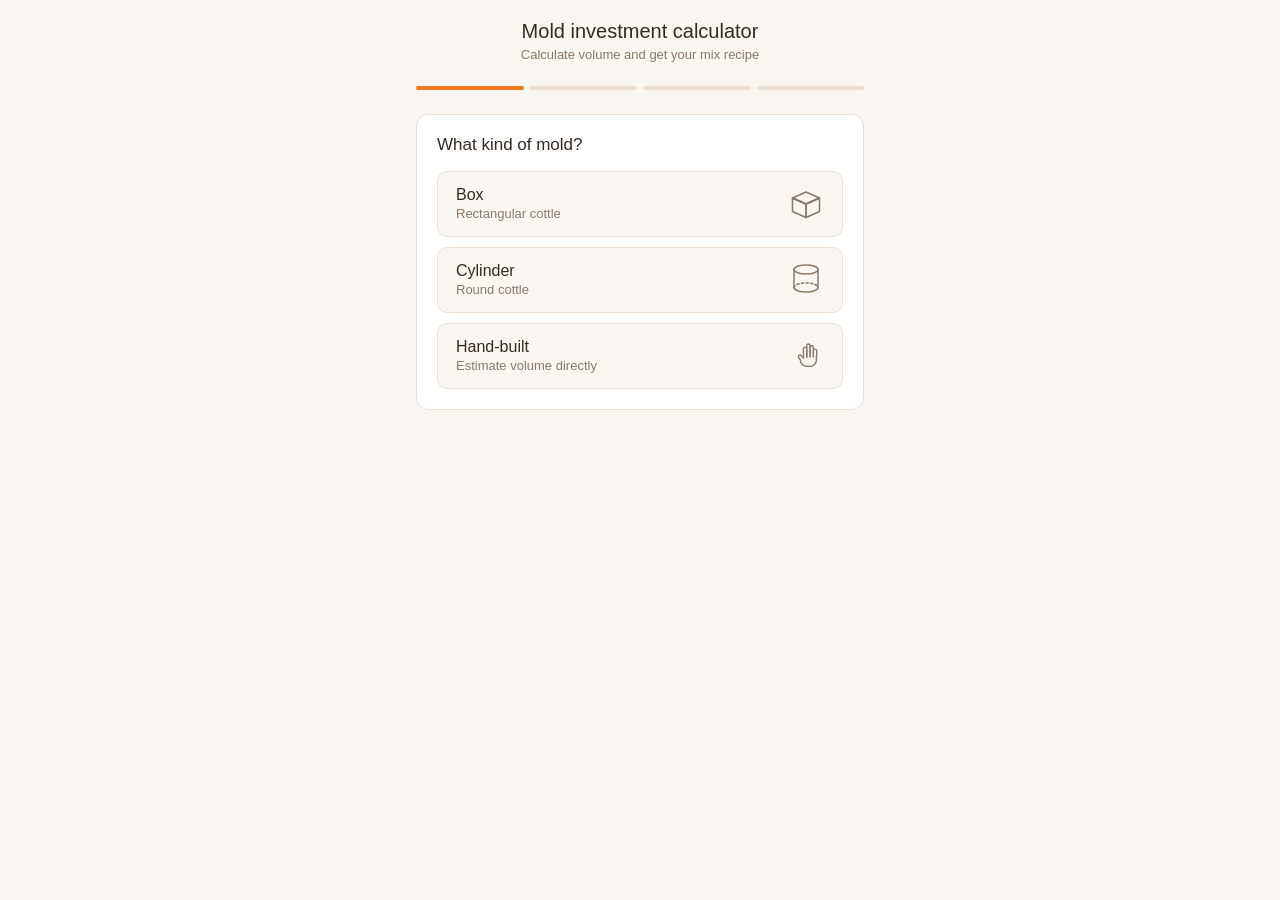
==== index.html @ bf9b4fac "fix: reset patternVol/patternWeight state when toggle is turned off" ====
<!DOCTYPE html>
<html lang="en">
<head>
<meta charset="UTF-8">
<meta name="viewport" content="width=device-width, initial-scale=1.0, maximum-scale=1.0, user-scalable=no">
<title>Mold Investment Calculator</title>
<style>
  :root {
    --bg: #faf6f1;
    --card: #ffffff;
    --border: #ecdfd2;
    --text: #332a22;
    --text-secondary: #8a7a6a;
    --accent: #f4791e;
    --accent-light: #fde8d6;
    --danger: #c0392b;
  }

  * { box-sizing: border-box; }

  body {
    margin: 0;
    font-family: -apple-system, BlinkMacSystemFont, "Segoe UI", Roboto, sans-serif;
    background: var(--bg);
    color: var(--text);
    -webkit-tap-highlight-color: transparent;
  }

  .container {
    max-width: 480px;
    margin: 0 auto;
    padding: 1.25rem 1rem 3rem;
    min-height: 100vh;
  }

  header {
    text-align: center;
    margin-bottom: 1.5rem;
  }

  header h1 {
    font-size: 20px;
    font-weight: 500;
    margin: 0 0 4px;
  }

  header p {
    font-size: 13px;
    color: var(--text-secondary);
    margin: 0;
  }

  .progress {
    display: flex;
    gap: 6px;
    margin-bottom: 1.5rem;
  }

  .progress-dot {
    flex: 1;
    height: 4px;
    border-radius: 2px;
    background: var(--border);
    transition: background 0.2s;
  }

  .progress-dot.active,
  .progress-dot.complete {
    background: var(--accent);
  }

  .step {
    display: none;
    background: var(--card);
    border: 0.5px solid var(--border);
    border-radius: 12px;
    padding: 1.25rem;
    animation: fadein 0.25s ease;
  }

  .step.active { display: block; }

  @keyframes fadein {
    from { opacity: 0; transform: translateY(6px); }
    to { opacity: 1; transform: translateY(0); }
  }

  .step h2 {
    font-size: 17px;
    font-weight: 500;
    margin: 0 0 1rem;
  }

  .field {
    margin-bottom: 1rem;
  }

  .field label {
    display: block;
    font-size: 13px;
    color: var(--text-secondary);
    margin-bottom: 6px;
  }

  .field input[type="number"] {
    width: 100%;
    font-size: 17px;
    padding: 12px 14px;
    border: 1px solid var(--border);
    border-radius: 8px;
    background: var(--bg);
    color: var(--text);
    -webkit-appearance: none;
  }

  .field input[type="number"]:focus {
    outline: none;
    border-color: var(--accent);
    box-shadow: 0 0 0 3px var(--accent-light);
  }

  .unit-suffix {
    position: relative;
  }

  .unit-suffix span {
    position: absolute;
    right: 14px;
    top: 50%;
    transform: translateY(-50%);
    font-size: 14px;
    color: var(--text-secondary);
    pointer-events: none;
  }

  .shape-options {
    display: flex;
    flex-direction: column;
    gap: 10px;
  }

  .shape-btn {
    display: flex;
    align-items: center;
    justify-content: space-between;
    gap: 14px;
    width: 100%;
    padding: 14px 18px;
    font-size: 16px;
    font-weight: 500;
    text-align: left;
    border: 1px solid var(--border);
    border-radius: 10px;
    background: var(--bg);
    color: var(--text);
    cursor: pointer;
    transition: border-color 0.15s, background 0.15s;
  }

  .shape-icon {
    flex-shrink: 0;
    width: 36px;
    height: 36px;
    display: flex;
    align-items: center;
    justify-content: center;
  }

  .shape-icon svg {
    width: 36px;
    height: 36px;
    color: var(--text-secondary);
  }

  .shape-btn.selected .shape-icon svg {
    color: var(--accent);
  }

  .shape-btn:active {
    transform: scale(0.99);
  }

  .shape-btn.selected {
    border-color: var(--accent);
    background: var(--accent-light);
    color: var(--accent);
  }

  .shape-btn .sub {
    font-size: 13px;
    font-weight: 400;
    color: var(--text-secondary);
  }

  .shape-btn.selected .sub {
    color: var(--accent);
  }

  .toggle-row {
    display: flex;
    align-items: center;
    justify-content: space-between;
    padding: 12px 0;
    border-top: 0.5px solid var(--border);
    margin-top: 0.5rem;
  }

  .toggle-row label {
    font-size: 15px;
    font-weight: 500;
    margin: 0;
  }

  .switch-btn {
    position: relative;
    width: 48px;
    height: 28px;
    flex-shrink: 0;
    border: none;
    padding: 0;
    border-radius: 28px;
    background: var(--border);
    cursor: pointer;
  }

  .switch-btn::before {
    content: "";
    position: absolute;
    height: 22px;
    width: 22px;
    left: 3px;
    top: 3px;
    background: white;
    border-radius: 50%;
    transition: left 0.15s ease;
  }

  .switch-btn.on {
    background: var(--accent);
  }

  .switch-btn.on::before {
    left: 23px;
  }

  .pattern-options {
    display: none;
    margin-top: 1rem;
  }

  .pattern-options.visible { display: block; }

  .toggle-pills {
    display: flex;
    gap: 8px;
    margin-bottom: 1rem;
  }

  .toggle-pills button {
    flex: 1;
    padding: 10px;
    font-size: 14px;
    font-weight: 500;
    border: 1px solid var(--border);
    border-radius: 8px;
    background: var(--bg);
    color: var(--text-secondary);
    cursor: pointer;
  }

  .toggle-pills button.selected {
    border-color: var(--accent);
    background: var(--accent-light);
    color: var(--accent);
  }

  .pattern-sub {
    display: none;
  }

  .pattern-sub.visible { display: block; }

  .nav-buttons {
    display: flex;
    gap: 10px;
    margin-top: 1.5rem;
  }

  .btn {
    flex: 1;
    padding: 14px;
    font-size: 16px;
    font-weight: 500;
    border-radius: 10px;
    border: none;
    cursor: pointer;
    -webkit-appearance: none;
  }

  .btn-primary {
    background: var(--accent);
    color: white;
  }

  .btn-primary:active {
    opacity: 0.85;
  }

  .btn-secondary {
    background: var(--bg);
    color: var(--text);
    border: 1px solid var(--border);
  }

  .btn:disabled {
    opacity: 0.4;
    cursor: not-allowed;
  }

  .gut-check {
    display: none;
    margin-top: 1rem;
    padding-top: 1rem;
    border-top: 0.5px solid var(--border);
    font-size: 13px;
    color: var(--text-secondary);
  }

  .gut-check.visible { display: block; }

  .gut-check-row {
    display: flex;
    justify-content: space-between;
    align-items: baseline;
    padding: 2px 0;
  }

  .gut-check-row .gc-value {
    font-size: 15px;
    font-weight: 500;
    color: var(--text);
  }

  .radio-toggle {
    display: flex;
    gap: 8px;
    margin-bottom: 0.75rem;
  }

  .radio-toggle button {
    flex: 1;
    padding: 8px;
    font-size: 13px;
    font-weight: 500;
    border: 1px solid var(--border);
    border-radius: 8px;
    background: var(--bg);
    color: var(--text-secondary);
    cursor: pointer;
  }

  .radio-toggle button.selected {
    border-color: var(--accent);
    background: var(--accent-light);
    color: var(--accent);
  }

  .dim-field {
    display: none;
  }

  .dim-field.visible { display: block; }

  .results-grid {
    display: grid;
    grid-template-columns: 1fr 1fr;
    gap: 10px;
    margin-bottom: 1rem;
  }

  .result-card {
    background: var(--bg);
    border-radius: 8px;
    padding: 14px;
  }

  .result-card.full {
    grid-column: 1 / -1;
  }

  .result-card .label {
    font-size: 12px;
    color: var(--text-secondary);
    margin-bottom: 4px;
  }

  .result-card .value {
    font-size: 22px;
    font-weight: 500;
  }

  .result-card .value .unit {
    font-size: 13px;
    font-weight: 400;
    color: var(--text-secondary);
  }

  .result-card.highlight {
    background: var(--accent-light);
    color: var(--accent);
  }

  .result-card.highlight .label {
    color: var(--accent);
    opacity: 0.8;
  }

  .breakdown-list {
    border-top: 0.5px solid var(--border);
    padding-top: 1rem;
    margin-top: 0.5rem;
  }

  .breakdown-row {
    display: flex;
    justify-content: space-between;
    align-items: center;
    padding: 10px 0;
    font-size: 15px;
    cursor: pointer;
    user-select: none;
    -webkit-user-select: none;
  }

  .breakdown-row.checked .name,
  .breakdown-row.checked .amount {
    color: var(--text-secondary);
    text-decoration: line-through;
  }

  .breakdown-row .check-icon {
    margin-right: 8px;
    display: inline-block;
    width: 1.2em;
  }

  .breakdown-row + .breakdown-row {
    border-top: 0.5px solid var(--border);
  }

  .breakdown-row .name {
    font-weight: 500;
  }

  .breakdown-row .amount {
    font-size: 17px;
    font-weight: 500;
  }

  .ratio-badge {
    display: inline-block;
    font-size: 12px;
    color: var(--text-secondary);
    background: var(--bg);
    border-radius: 6px;
    padding: 6px 10px;
    margin-bottom: 1rem;
  }

  .summary-note {
    font-size: 12px;
    color: var(--text-secondary);
    margin-top: 1rem;
    line-height: 1.5;
  }

  .timer-section {
    border-top: 0.5px solid var(--border);
    margin-top: 1rem;
    padding-top: 1rem;
  }

  .timer-section h3 {
    font-size: 14px;
    font-weight: 500;
    margin: 0 0 0.75rem;
    color: var(--text-secondary);
  }

  .timer-buttons {
    display: flex;
    flex-direction: column;
    gap: 10px;
  }

  .timer-btn {
    display: flex;
    align-items: center;
    justify-content: space-between;
    gap: 12px;
    padding: 16px 18px;
    border: 1px solid var(--border);
    border-radius: 10px;
    background: var(--bg);
    color: var(--text);
    cursor: pointer;
    -webkit-appearance: none;
    text-align: left;
  }

  .timer-btn .timer-info {
    display: flex;
    flex-direction: column;
    gap: 2px;
  }

  .timer-btn .timer-name {
    font-size: 16px;
    font-weight: 500;
  }

  .timer-btn .timer-desc {
    font-size: 12px;
    color: var(--text-secondary);
    line-height: 1.3;
  }

  .timer-btn .timer-display {
    font-size: 32px;
    font-weight: 500;
    font-variant-numeric: tabular-nums;
    flex-shrink: 0;
  }

  .timer-btn.running {
    border-color: var(--accent);
    background: var(--accent-light);
    color: var(--accent);
  }

  .timer-btn.running .timer-desc {
    color: var(--accent);
    opacity: 0.8;
  }

  .timer-btn.done {
    border-color: var(--accent);
    background: var(--accent);
    color: white;
  }

  .timer-btn.done .timer-desc {
    color: white;
    opacity: 0.9;
  }
</style>
</head>
<body>
<div class="container">
  <header>
    <h1>Mold investment calculator</h1>
    <p>Calculate volume and get your mix recipe</p>
  </header>

  <div class="progress">
    <div class="progress-dot" data-step="1"></div>
    <div class="progress-dot" data-step="2"></div>
    <div class="progress-dot" data-step="3"></div>
    <div class="progress-dot" data-step="4"></div>
  </div>

  <!-- Step 1: Shape selection -->
  <div class="step" data-step="1">
    <h2>What kind of mold?</h2>
    <div class="shape-options">
      <button class="shape-btn" data-shape="box">
        <span class="shape-text">Box<br><span class="sub">Rectangular cottle</span></span>
        <span class="shape-icon">
          <svg viewBox="0 0 48 48" fill="none" stroke="currentColor" stroke-width="2" stroke-linejoin="round" stroke-linecap="round" xmlns="http://www.w3.org/2000/svg">
            <polygon points="6,16 24,8 42,16 24,24" />
            <polygon points="6,16 6,34 24,42 24,24" />
            <polygon points="42,16 42,34 24,42 24,24" />
            <line x1="6" y1="16" x2="24" y2="24" />
            <line x1="42" y1="16" x2="24" y2="24" />
          </svg>
        </span>
      </button>
      <button class="shape-btn" data-shape="cylinder">
        <span class="shape-text">Cylinder<br><span class="sub">Round cottle</span></span>
        <span class="shape-icon">
          <svg viewBox="0 0 48 48" fill="none" stroke="currentColor" stroke-width="2" stroke-linejoin="round" stroke-linecap="round" xmlns="http://www.w3.org/2000/svg">
            <ellipse cx="24" cy="10" rx="16" ry="6" />
            <line x1="8" y1="10" x2="8" y2="34" />
            <line x1="40" y1="10" x2="40" y2="34" />
            <path d="M8 34 A16 6 0 0 0 40 34" />
            <path d="M8 34 A16 6 0 0 1 40 34" stroke-dasharray="3 3" />
          </svg>
        </span>
      </button>
      <button class="shape-btn" data-shape="handbuilt">
        <span class="shape-text">Hand-built<br><span class="sub">Estimate volume directly</span></span>
        <span class="shape-icon">
          <svg viewBox="-2 -2 52 52" fill="none" stroke="currentColor" stroke-width="2" stroke-linejoin="round" stroke-linecap="round" xmlns="http://www.w3.org/2000/svg">
            <path d="M16 30 a9 9 0 0 0 9 9 h5 a9 9 0 0 0 9 -9 v-6" />
            <path d="M16 30 l-2.5 -3.5 a2.4 2.4 0 0 1 3.8 -3 l3 3.5" />
            <path d="M20.3 27 v-13.5 a2.4 2.4 0 0 1 4.8 0 v12.5" />
            <path d="M25.1 26 v-17 a2.4 2.4 0 0 1 4.8 0 v16" />
            <path d="M29.9 25 v-13.5 a2.4 2.4 0 0 1 4.8 0 v13.5" />
            <path d="M34.7 25 v-8.5 a2.4 2.4 0 0 1 4.8 0 v7.5" />
          </svg>
        </span>
      </button>
    </div>
  </div>

  <!-- Step 2: Dimensions -->
  <div class="step" data-step="2">
    <h2 id="step2-title">Enter dimensions</h2>

    <div id="box-fields">
      <div class="field">
        <label for="box-l">Length</label>
        <div class="unit-suffix">
          <input type="number" inputmode="decimal" id="box-l" placeholder="0" min="0" step="0.1">
          <span>cm</span>
        </div>
      </div>
      <div class="field">
        <label for="box-w">Width</label>
        <div class="unit-suffix">
          <input type="number" inputmode="decimal" id="box-w" placeholder="0" min="0" step="0.1">
          <span>cm</span>
        </div>
      </div>
      <div class="field">
        <label for="box-h">Height</label>
        <div class="unit-suffix">
          <input type="number" inputmode="decimal" id="box-h" placeholder="0" min="0" step="0.1">
          <span>cm</span>
        </div>
      </div>
    </div>

    <div id="cylinder-fields">
      <div class="radio-toggle">
        <button class="dim-mode-btn selected" data-dimmode="radius" type="button">Radius</button>
        <button class="dim-mode-btn" data-dimmode="diameter" type="button">Diameter</button>
      </div>
      <div class="field dim-field visible" id="cyl-radius-field">
        <label for="cyl-r">Radius</label>
        <div class="unit-suffix">
          <input type="number" inputmode="decimal" id="cyl-r" placeholder="0" min="0" step="0.1">
          <span>cm</span>
        </div>
      </div>
      <div class="field dim-field" id="cyl-diameter-field">
        <label for="cyl-d">Diameter</label>
        <div class="unit-suffix">
          <input type="number" inputmode="decimal" id="cyl-d" placeholder="0" min="0" step="0.1">
          <span>cm</span>
        </div>
      </div>
      <div class="field">
        <label for="cyl-h">Height</label>
        <div class="unit-suffix">
          <input type="number" inputmode="decimal" id="cyl-h" placeholder="0" min="0" step="0.1">
          <span>cm</span>
        </div>
      </div>
    </div>

    <div id="handbuilt-fields">
      <div class="field">
        <label for="hb-vol">Estimated volume</label>
        <div class="unit-suffix">
          <input type="number" inputmode="decimal" id="hb-vol" placeholder="0" min="0" step="0.1">
          <span>cm³</span>
        </div>
      </div>
    </div>

    <div class="gut-check" id="step2-gutcheck">
      <div class="gut-check-row">
        <span>Cottle volume</span>
        <span class="gc-value" id="gc-cottle-volume">—</span>
      </div>
    </div>

    <div class="nav-buttons">
      <button class="btn btn-secondary" id="back2">Back</button>
      <button class="btn btn-primary" id="next2" disabled>Next</button>
    </div>
  </div>

  <!-- Step 3: Pattern subtraction -->
  <div class="step" data-step="3">
    <h2>Subtract a pattern?</h2>
    <p style="font-size: 14px; color: var(--text-secondary); margin-top: -0.5rem;">
      If there's a pattern inside the cottle, subtract its volume from the total.
    </p>

    <div class="toggle-row">
      <label for="pattern-toggle">Subtract pattern volume</label>
      <button class="switch-btn" id="pattern-toggle" type="button" aria-label="Subtract pattern volume" aria-pressed="false"></button>
    </div>

    <div class="pattern-options" id="pattern-options">
      <div class="toggle-pills">
        <button class="pill-btn selected" data-mode="volume">Estimated volume</button>
        <button class="pill-btn" data-mode="weight">By weight (wax)</button>
      </div>

      <div class="pattern-sub visible" id="pattern-volume-sub">
        <div class="field">
          <label for="pattern-vol">Pattern volume</label>
          <div class="unit-suffix">
            <input type="number" inputmode="decimal" id="pattern-vol" placeholder="0" min="0" step="0.1">
            <span>cm³</span>
          </div>
        </div>
      </div>

      <div class="pattern-sub" id="pattern-weight-sub">
        <div class="field">
          <label for="pattern-weight">Pattern weight</label>
          <div class="unit-suffix">
            <input type="number" inputmode="decimal" id="pattern-weight" placeholder="0" min="0" step="0.1">
            <span>g</span>
          </div>
        </div>
        <p style="font-size: 12px; color: var(--text-secondary); margin-top: -0.5rem;">
          Converted using Victory Brown wax specific gravity (0.93)
        </p>
      </div>
    </div>

    <div class="gut-check" id="step3-gutcheck">
      <div class="gut-check-row">
        <span>Cottle volume</span>
        <span class="gc-value" id="gc-step3-cottle">—</span>
      </div>
      <div class="gut-check-row" id="gc-step3-pattern-row">
        <span>Pattern volume</span>
        <span class="gc-value" id="gc-step3-pattern">—</span>
      </div>
      <div class="gut-check-row" id="gc-step3-net-row">
        <span>Net volume</span>
        <span class="gc-value" id="gc-step3-net">—</span>
      </div>
    </div>

    <div class="nav-buttons">
      <button class="btn btn-secondary" id="back3">Back</button>
      <button class="btn btn-primary" id="next3">Calculate</button>
    </div>
  </div>

  <!-- Step 4: Results -->
  <div class="step" data-step="4">
    <h2>Your recipe</h2>
    <div class="ratio-badge" id="ratio-label"></div>

    <div class="results-grid" id="volume-results"></div>

    <div class="breakdown-list" id="breakdown-list"></div>

    <p class="summary-note">
      Weights are calculated for the net mold volume × 0.64 = water weight (g), with silica and plaster scaled by ratio. Round up as needed for your mix.
    </p>

    <div class="timer-section">
      <h3>Timers</h3>
      <div class="timer-buttons">
        <button class="timer-btn" id="slake-timer" data-seconds="180" type="button">
          <span class="timer-info">
            <span class="timer-name">Slake</span>
            <span class="timer-desc">Sprinkle dry into water, let sit</span>
          </span>
          <span class="timer-display">3:00</span>
        </button>
        <button class="timer-btn" id="mix-timer" data-seconds="180" type="button">
          <span class="timer-info">
            <span class="timer-name">Mix</span>
            <span class="timer-desc">Stir to a smooth consistency</span>
          </span>
          <span class="timer-display">3:00</span>
        </button>
      </div>
    </div>

    <div class="nav-buttons">
      <button class="btn btn-secondary" id="back4">Back</button>
      <button class="btn btn-primary" id="restart">Start over</button>
    </div>
  </div>
</div>

<script>
(function () {
  const state = {
    shape: null,
    box: { l: 0, w: 0, h: 0 },
    cylinder: { dimMode: 'radius', r: 0, d: 0, h: 0 },
    handbuilt: { vol: 0 },
    patternEnabled: false,
    patternMode: 'volume',
    patternVol: 0,
    patternWeight: 0
  };

  const WAX_SG = 0.93;
  const WATER_RATIO = 0.64;

  function round(n) {
    return Math.round(n * 10) / 10;
  }

  function getCottleVolume() {
    if (state.shape === 'box') {
      const l = parseFloat(document.getElementById('box-l').value) || 0;
      const w = parseFloat(document.getElementById('box-w').value) || 0;
      const h = parseFloat(document.getElementById('box-h').value) || 0;
      return l * w * h;
    } else if (state.shape === 'cylinder') {
      let r;
      if (state.cylinder.dimMode === 'radius') {
        r = parseFloat(document.getElementById('cyl-r').value) || 0;
      } else {
        const d = parseFloat(document.getElementById('cyl-d').value) || 0;
        r = d / 2;
      }
      const h = parseFloat(document.getElementById('cyl-h').value) || 0;
      return Math.PI * r * r * h;
    } else {
      return parseFloat(document.getElementById('hb-vol').value) || 0;
    }
  }

  const steps = document.querySelectorAll('.step');
  const dots = document.querySelectorAll('.progress-dot');

  function showStep(n) {
    steps.forEach(s => s.classList.toggle('active', s.dataset.step === String(n)));
    dots.forEach(d => {
      const ds = Number(d.dataset.step);
      d.classList.toggle('active', ds === n);
      d.classList.toggle('complete', ds < n);
    });
    window.scrollTo({ top: 0, behavior: 'smooth' });
  }

  // Step 1: shape selection
  const shapeButtons = document.querySelectorAll('.shape-btn');

  shapeButtons.forEach(btn => {
    btn.addEventListener('click', () => {
      shapeButtons.forEach(b => b.classList.remove('selected'));
      btn.classList.add('selected');
      state.shape = btn.dataset.shape;
      setupStep2();
      showStep(2);
    });
  });

  // Step 2: dimensions
  const step2Title = document.getElementById('step2-title');
  const boxFields = document.getElementById('box-fields');
  const cylinderFields = document.getElementById('cylinder-fields');
  const handbuiltFields = document.getElementById('handbuilt-fields');
  const next2 = document.getElementById('next2');
  const back2 = document.getElementById('back2');

  function setupStep2() {
    boxFields.style.display = 'none';
    cylinderFields.style.display = 'none';
    handbuiltFields.style.display = 'none';

    if (state.shape === 'box') {
      step2Title.textContent = 'Box dimensions';
      boxFields.style.display = 'block';
      focusField('box-l');
    } else if (state.shape === 'cylinder') {
      step2Title.textContent = 'Cylinder dimensions';
      cylinderFields.style.display = 'block';
      focusField(state.cylinder.dimMode === 'radius' ? 'cyl-r' : 'cyl-d');
    } else {
      step2Title.textContent = 'Estimated volume';
      handbuiltFields.style.display = 'block';
      focusField('hb-vol');
    }
    validateStep2();
  }

  function focusField(id) {
    requestAnimationFrame(() => {
      const el = document.getElementById(id);
      if (el) el.focus();
    });
  }

  const step2Gutcheck = document.getElementById('step2-gutcheck');
  const gcCottleVolume = document.getElementById('gc-cottle-volume');

  function validateStep2() {
    let valid = false;
    if (state.shape === 'box') {
      const l = parseFloat(document.getElementById('box-l').value);
      const w = parseFloat(document.getElementById('box-w').value);
      const h = parseFloat(document.getElementById('box-h').value);
      valid = l > 0 && w > 0 && h > 0;
    } else if (state.shape === 'cylinder') {
      const h = parseFloat(document.getElementById('cyl-h').value);
      let dim;
      if (state.cylinder.dimMode === 'radius') {
        dim = parseFloat(document.getElementById('cyl-r').value);
      } else {
        dim = parseFloat(document.getElementById('cyl-d').value);
      }
      valid = dim > 0 && h > 0;
    } else {
      const v = parseFloat(document.getElementById('hb-vol').value);
      valid = v > 0;
    }
    next2.disabled = !valid;

    if (valid) {
      const vol = getCottleVolume();
      gcCottleVolume.textContent = round(vol) + ' cm³';
      step2Gutcheck.classList.add('visible');
    } else {
      step2Gutcheck.classList.remove('visible');
    }
  }

  ['box-l', 'box-w', 'box-h', 'cyl-r', 'cyl-d', 'cyl-h', 'hb-vol'].forEach(id => {
    document.getElementById(id).addEventListener('input', validateStep2);
  });

  // Keep radius and diameter in sync
  const cylRInput = document.getElementById('cyl-r');
  const cylDInput = document.getElementById('cyl-d');

  cylRInput.addEventListener('input', () => {
    const r = parseFloat(cylRInput.value);
    cylDInput.value = isNaN(r) ? '' : round(r * 2);
  });

  cylDInput.addEventListener('input', () => {
    const d = parseFloat(cylDInput.value);
    cylRInput.value = isNaN(d) ? '' : round(d / 2);
  });

  // Cylinder radius/diameter toggle
  const dimModeButtons = document.querySelectorAll('.dim-mode-btn');
  const cylRadiusField = document.getElementById('cyl-radius-field');
  const cylDiameterField = document.getElementById('cyl-diameter-field');

  dimModeButtons.forEach(btn => {
    btn.addEventListener('click', () => {
      dimModeButtons.forEach(b => b.classList.remove('selected'));
      btn.classList.add('selected');
      state.cylinder.dimMode = btn.dataset.dimmode;
      cylRadiusField.classList.toggle('visible', state.cylinder.dimMode === 'radius');
      cylDiameterField.classList.toggle('visible', state.cylinder.dimMode === 'diameter');
      validateStep2();
      focusField(state.cylinder.dimMode === 'radius' ? 'cyl-r' : 'cyl-d');
    });
  });

  back2.addEventListener('click', () => showStep(1));

  next2.addEventListener('click', () => {
    showStep(3);
    updateStep3Gutcheck();
  });

  // Step 3: pattern subtraction
  const patternToggle = document.getElementById('pattern-toggle');
  const patternOptions = document.getElementById('pattern-options');
  const pillButtons = document.querySelectorAll('.pill-btn');
  const patternVolumeSub = document.getElementById('pattern-volume-sub');
  const patternWeightSub = document.getElementById('pattern-weight-sub');
  const back3 = document.getElementById('back3');
  const next3 = document.getElementById('next3');

  const step3Gutcheck = document.getElementById('step3-gutcheck');
  const gcStep3Cottle = document.getElementById('gc-step3-cottle');
  const gcStep3Pattern = document.getElementById('gc-step3-pattern');
  const gcStep3Net = document.getElementById('gc-step3-net');
  const gcStep3PatternRow = document.getElementById('gc-step3-pattern-row');
  const gcStep3NetRow = document.getElementById('gc-step3-net-row');

  function getPatternVolume() {
    if (!state.patternEnabled) return 0;
    if (state.patternMode === 'volume') {
      return parseFloat(document.getElementById('pattern-vol').value) || 0;
    } else {
      const w = parseFloat(document.getElementById('pattern-weight').value) || 0;
      return w / WAX_SG;
    }
  }

  function updateStep3Gutcheck() {
    const cottleVol = getCottleVolume();
    gcStep3Cottle.textContent = round(cottleVol) + ' cm³';

    if (state.patternEnabled) {
      const patternVol = getPatternVolume();
      const netVol = Math.max(0, cottleVol - patternVol);
      gcStep3Pattern.textContent = round(patternVol) + ' cm³';
      gcStep3Net.textContent = round(netVol) + ' cm³';
      gcStep3PatternRow.style.display = 'flex';
      gcStep3NetRow.style.display = 'flex';
    } else {
      gcStep3PatternRow.style.display = 'none';
      gcStep3NetRow.style.display = 'none';
    }
    step3Gutcheck.classList.add('visible');
  }

  patternToggle.addEventListener('click', () => {
    state.patternEnabled = !state.patternEnabled;
    patternToggle.classList.toggle('on', state.patternEnabled);
    patternToggle.setAttribute('aria-pressed', String(state.patternEnabled));
    patternOptions.classList.toggle('visible', state.patternEnabled);
    if (!state.patternEnabled) {
      state.patternVol = 0;
      state.patternWeight = 0;
    }
    updateStep3Gutcheck();
    if (state.patternEnabled) {
      focusField(state.patternMode === 'volume' ? 'pattern-vol' : 'pattern-weight');
    }
  });

  ['pattern-vol', 'pattern-weight'].forEach(id => {
    document.getElementById(id).addEventListener('input', updateStep3Gutcheck);
  });

  pillButtons.forEach(btn => {
    btn.addEventListener('click', () => {
      pillButtons.forEach(b => b.classList.remove('selected'));
      btn.classList.add('selected');
      state.patternMode = btn.dataset.mode;
      patternVolumeSub.classList.toggle('visible', state.patternMode === 'volume');
      patternWeightSub.classList.toggle('visible', state.patternMode === 'weight');
      updateStep3Gutcheck();
      focusField(state.patternMode === 'volume' ? 'pattern-vol' : 'pattern-weight');
    });
  });

  back3.addEventListener('click', () => showStep(2));

  next3.addEventListener('click', () => {
    if (state.patternEnabled) {
      if (state.patternMode === 'volume') {
        state.patternVol = parseFloat(document.getElementById('pattern-vol').value) || 0;
      } else {
        state.patternWeight = parseFloat(document.getElementById('pattern-weight').value) || 0;
        state.patternVol = state.patternWeight / WAX_SG;
      }
    } else {
      state.patternVol = 0;
    }
    calculateAndShowResults();
    showStep(4);
  });

  // Step 4: results
  const back4 = document.getElementById('back4');
  const restart = document.getElementById('restart');

  back4.addEventListener('click', () => showStep(3));

  restart.addEventListener('click', () => {
    location.reload();
  });

  // Timers
  function setupTimer(btn) {
    const totalSeconds = parseInt(btn.dataset.seconds, 10);
    const display = btn.querySelector('.timer-display');
    let remaining = totalSeconds;
    let intervalId = null;

    function formatTime(s) {
      const m = Math.floor(s / 60);
      const sec = s % 60;
      return m + ':' + String(sec).padStart(2, '0');
    }

    function tick() {
      remaining -= 1;
      if (remaining <= 0) {
        remaining = 0;
        display.textContent = formatTime(remaining);
        clearInterval(intervalId);
        intervalId = null;
        btn.classList.remove('running');
        btn.classList.add('done');
        if (navigator.vibrate) navigator.vibrate([200, 100, 200]);
      } else {
        display.textContent = formatTime(remaining);
      }
    }

    btn.addEventListener('click', () => {
      if (intervalId) {
        clearInterval(intervalId);
        intervalId = null;
        btn.classList.remove('running');
        remaining = totalSeconds;
        display.textContent = formatTime(remaining);
      } else {
        btn.classList.remove('done');
        btn.classList.add('running');
        remaining = totalSeconds;
        display.textContent = formatTime(remaining);
        intervalId = setInterval(tick, 1000);
      }
    });
  }

  setupTimer(document.getElementById('slake-timer'));
  setupTimer(document.getElementById('mix-timer'));

  function calculateAndShowResults() {
    let cottleVolume = getCottleVolume();

    const patternVol = state.patternEnabled ? state.patternVol : 0;
    const netVolume = Math.max(0, cottleVolume - patternVol);

    const waterWeight = netVolume * WATER_RATIO;

    let silicaWeight, plasterWeight, ratioLabel;
    if (state.shape === 'handbuilt') {
      silicaWeight = waterWeight;
      plasterWeight = waterWeight;
      ratioLabel = 'Ratio 1 : 1 : 1 (water : silica : plaster) — hand-built mix';
    } else {
      silicaWeight = waterWeight * 1.1;
      plasterWeight = waterWeight * 0.7;
      ratioLabel = 'Ratio 1 : 1.1 : 0.7 (water : silica : plaster) — 60/40 poured mix';
    }

    document.getElementById('ratio-label').textContent = ratioLabel;

    const volResults = document.getElementById('volume-results');
    let volHtml = '';

    volHtml += `<div class="result-card"><div class="label">Cottle volume</div><div class="value">${round(cottleVolume)} <span class="unit">cm³</span></div></div>`;

    if (state.patternEnabled && patternVol > 0) {
      volHtml += `<div class="result-card"><div class="label">Pattern volume</div><div class="value">${round(patternVol)} <span class="unit">cm³</span></div></div>`;
      volHtml += `<div class="result-card highlight full"><div class="label">Net volume</div><div class="value">${round(netVolume)} <span class="unit">cm³</span></div></div>`;
    } else {
      volHtml += `<div class="result-card highlight"><div class="label">Net volume</div><div class="value">${round(netVolume)} <span class="unit">cm³</span></div></div>`;
    }

    volResults.innerHTML = volHtml;

    const breakdown = document.getElementById('breakdown-list');
    breakdown.innerHTML = `
      <div class="breakdown-row" data-ingredient="water">
        <span class="name"><span class="check-icon"></span>Water</span>
        <span class="amount">${round(waterWeight)} g</span>
      </div>
      <div class="breakdown-row" data-ingredient="silica">
        <span class="name"><span class="check-icon"></span>Silica</span>
        <span class="amount">${round(silicaWeight)} g</span>
      </div>
      <div class="breakdown-row" data-ingredient="plaster">
        <span class="name"><span class="check-icon"></span>Plaster</span>
        <span class="amount">${round(plasterWeight)} g</span>
      </div>
    `;

    breakdown.querySelectorAll('.breakdown-row').forEach(row => {
      row.addEventListener('click', () => {
        row.classList.toggle('checked');
        const icon = row.querySelector('.check-icon');
        icon.textContent = row.classList.contains('checked') ? '✅' : '';
      });
    });
  }

  showStep(1);
})();
</script>
</body>
</html>
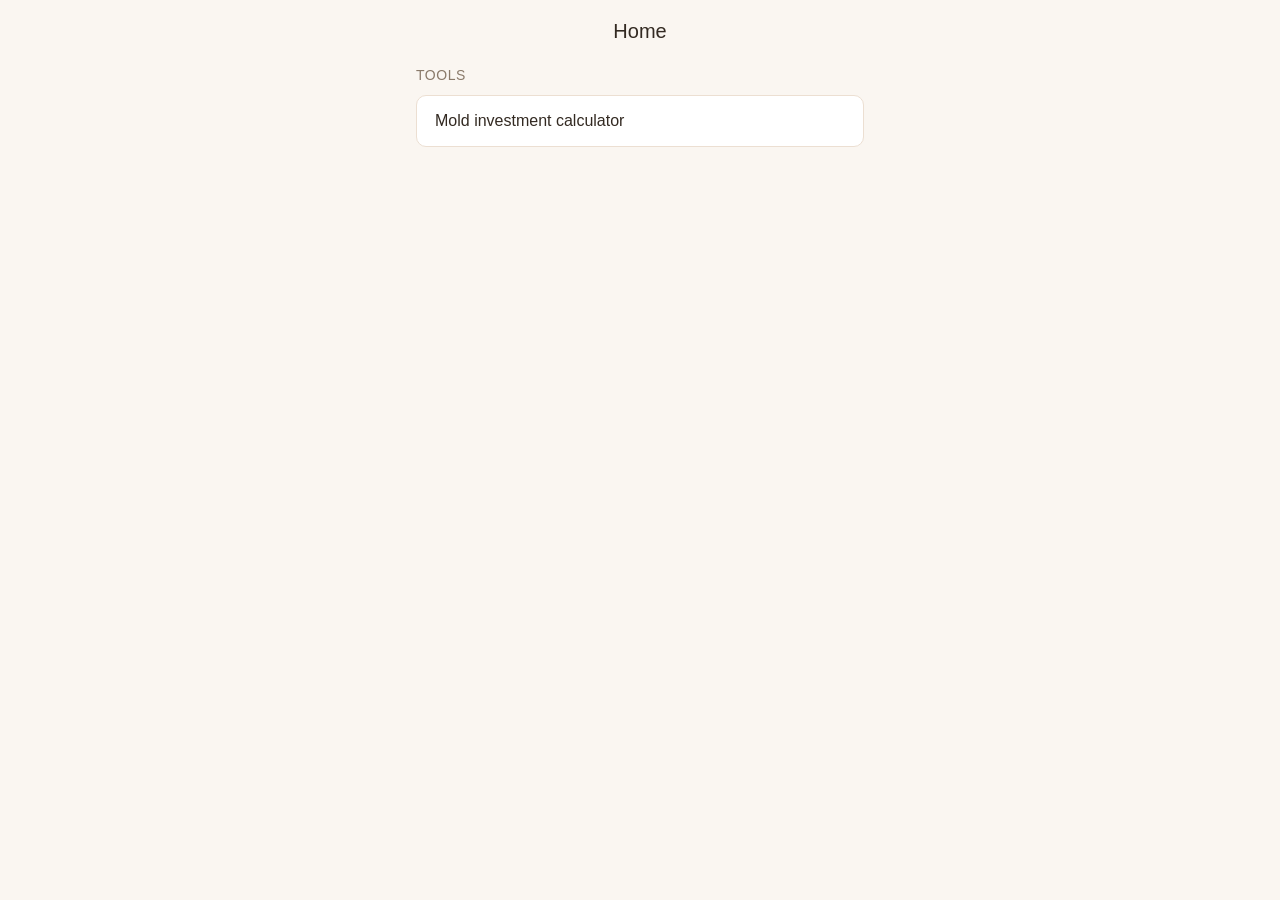
==== commit b8c4a89a: "add index page" ====
--- a/index.html
+++ b/index.html
@@ -3,1189 +3,60 @@
 <head>
 <meta charset="UTF-8">
 <meta name="viewport" content="width=device-width, initial-scale=1.0, maximum-scale=1.0, user-scalable=no">
-<title>Mold Investment Calculator</title>
+<title>Home</title>
+<link rel="stylesheet" href="theme.css">
 <style>
-  :root {
-    --bg: #faf6f1;
-    --card: #ffffff;
-    --border: #ecdfd2;
-    --text: #332a22;
-    --text-secondary: #8a7a6a;
-    --accent: #f4791e;
-    --accent-light: #fde8d6;
-    --danger: #c0392b;
-  }
-
-  * { box-sizing: border-box; }
-
-  body {
-    margin: 0;
-    font-family: -apple-system, BlinkMacSystemFont, "Segoe UI", Roboto, sans-serif;
-    background: var(--bg);
-    color: var(--text);
-    -webkit-tap-highlight-color: transparent;
-  }
-
-  .container {
-    max-width: 480px;
-    margin: 0 auto;
-    padding: 1.25rem 1rem 3rem;
-    min-height: 100vh;
-  }
-
-  header {
-    text-align: center;
+  .section {
     margin-bottom: 1.5rem;
   }
 
-  header h1 {
-    font-size: 20px;
+  .section h2 {
+    font-size: 14px;
     font-weight: 500;
-    margin: 0 0 4px;
+    color: var(--text-secondary);
+    text-transform: uppercase;
+    letter-spacing: 0.04em;
+    margin: 0 0 0.75rem;
   }
 
-  header p {
-    font-size: 13px;
-    color: var(--text-secondary);
-    margin: 0;
-  }
-
-  .progress {
-    display: flex;
-    gap: 6px;
-    margin-bottom: 1.5rem;
-  }
-
-  .progress-dot {
-    flex: 1;
-    height: 4px;
-    border-radius: 2px;
-    background: var(--border);
-    transition: background 0.2s;
-  }
-
-  .progress-dot.active,
-  .progress-dot.complete {
-    background: var(--accent);
-  }
-
-  .step {
-    display: none;
-    background: var(--card);
-    border: 0.5px solid var(--border);
-    border-radius: 12px;
-    padding: 1.25rem;
-    animation: fadein 0.25s ease;
-  }
-
-  .step.active { display: block; }
-
-  @keyframes fadein {
-    from { opacity: 0; transform: translateY(6px); }
-    to { opacity: 1; transform: translateY(0); }
-  }
-
-  .step h2 {
-    font-size: 17px;
-    font-weight: 500;
-    margin: 0 0 1rem;
-  }
-
-  .field {
-    margin-bottom: 1rem;
-  }
-
-  .field label {
-    display: block;
-    font-size: 13px;
-    color: var(--text-secondary);
-    margin-bottom: 6px;
-  }
-
-  .field input[type="number"] {
-    width: 100%;
-    font-size: 17px;
-    padding: 12px 14px;
-    border: 1px solid var(--border);
-    border-radius: 8px;
-    background: var(--bg);
-    color: var(--text);
-    -webkit-appearance: none;
-  }
-
-  .field input[type="number"]:focus {
-    outline: none;
-    border-color: var(--accent);
-    box-shadow: 0 0 0 3px var(--accent-light);
-  }
-
-  .unit-suffix {
-    position: relative;
-  }
-
-  .unit-suffix span {
-    position: absolute;
-    right: 14px;
-    top: 50%;
-    transform: translateY(-50%);
-    font-size: 14px;
-    color: var(--text-secondary);
-    pointer-events: none;
-  }
-
-  .shape-options {
+  .link-list {
     display: flex;
     flex-direction: column;
     gap: 10px;
   }
 
-  .shape-btn {
-    display: flex;
-    align-items: center;
-    justify-content: space-between;
-    gap: 14px;
-    width: 100%;
-    padding: 14px 18px;
+  .link-card {
+    display: block;
+    padding: 16px 18px;
     font-size: 16px;
     font-weight: 500;
-    text-align: left;
-    border: 1px solid var(--border);
+    text-decoration: none;
+    color: var(--text);
+    background: var(--card);
+    border: 0.5px solid var(--border);
     border-radius: 10px;
-    background: var(--bg);
-    color: var(--text);
-    cursor: pointer;
     transition: border-color 0.15s, background 0.15s;
   }
 
-  .shape-icon {
-    flex-shrink: 0;
-    width: 36px;
-    height: 36px;
-    display: flex;
-    align-items: center;
-    justify-content: center;
-  }
-
-  .shape-icon svg {
-    width: 36px;
-    height: 36px;
-    color: var(--text-secondary);
-  }
-
-  .shape-btn.selected .shape-icon svg {
-    color: var(--accent);
-  }
-
-  .shape-btn:active {
-    transform: scale(0.99);
-  }
-
-  .shape-btn.selected {
+  .link-card:active {
     border-color: var(--accent);
     background: var(--accent-light);
     color: var(--accent);
-  }
-
-  .shape-btn .sub {
-    font-size: 13px;
-    font-weight: 400;
-    color: var(--text-secondary);
-  }
-
-  .shape-btn.selected .sub {
-    color: var(--accent);
-  }
-
-  .toggle-row {
-    display: flex;
-    align-items: center;
-    justify-content: space-between;
-    padding: 12px 0;
-    border-top: 0.5px solid var(--border);
-    margin-top: 0.5rem;
-  }
-
-  .toggle-row label {
-    font-size: 15px;
-    font-weight: 500;
-    margin: 0;
-  }
-
-  .switch-btn {
-    position: relative;
-    width: 48px;
-    height: 28px;
-    flex-shrink: 0;
-    border: none;
-    padding: 0;
-    border-radius: 28px;
-    background: var(--border);
-    cursor: pointer;
-  }
-
-  .switch-btn::before {
-    content: "";
-    position: absolute;
-    height: 22px;
-    width: 22px;
-    left: 3px;
-    top: 3px;
-    background: white;
-    border-radius: 50%;
-    transition: left 0.15s ease;
-  }
-
-  .switch-btn.on {
-    background: var(--accent);
-  }
-
-  .switch-btn.on::before {
-    left: 23px;
-  }
-
-  .pattern-options {
-    display: none;
-    margin-top: 1rem;
-  }
-
-  .pattern-options.visible { display: block; }
-
-  .toggle-pills {
-    display: flex;
-    gap: 8px;
-    margin-bottom: 1rem;
-  }
-
-  .toggle-pills button {
-    flex: 1;
-    padding: 10px;
-    font-size: 14px;
-    font-weight: 500;
-    border: 1px solid var(--border);
-    border-radius: 8px;
-    background: var(--bg);
-    color: var(--text-secondary);
-    cursor: pointer;
-  }
-
-  .toggle-pills button.selected {
-    border-color: var(--accent);
-    background: var(--accent-light);
-    color: var(--accent);
-  }
-
-  .pattern-sub {
-    display: none;
-  }
-
-  .pattern-sub.visible { display: block; }
-
-  .nav-buttons {
-    display: flex;
-    gap: 10px;
-    margin-top: 1.5rem;
-  }
-
-  .btn {
-    flex: 1;
-    padding: 14px;
-    font-size: 16px;
-    font-weight: 500;
-    border-radius: 10px;
-    border: none;
-    cursor: pointer;
-    -webkit-appearance: none;
-  }
-
-  .btn-primary {
-    background: var(--accent);
-    color: white;
-  }
-
-  .btn-primary:active {
-    opacity: 0.85;
-  }
-
-  .btn-secondary {
-    background: var(--bg);
-    color: var(--text);
-    border: 1px solid var(--border);
-  }
-
-  .btn:disabled {
-    opacity: 0.4;
-    cursor: not-allowed;
-  }
-
-  .gut-check {
-    display: none;
-    margin-top: 1rem;
-    padding-top: 1rem;
-    border-top: 0.5px solid var(--border);
-    font-size: 13px;
-    color: var(--text-secondary);
-  }
-
-  .gut-check.visible { display: block; }
-
-  .gut-check-row {
-    display: flex;
-    justify-content: space-between;
-    align-items: baseline;
-    padding: 2px 0;
-  }
-
-  .gut-check-row .gc-value {
-    font-size: 15px;
-    font-weight: 500;
-    color: var(--text);
-  }
-
-  .radio-toggle {
-    display: flex;
-    gap: 8px;
-    margin-bottom: 0.75rem;
-  }
-
-  .radio-toggle button {
-    flex: 1;
-    padding: 8px;
-    font-size: 13px;
-    font-weight: 500;
-    border: 1px solid var(--border);
-    border-radius: 8px;
-    background: var(--bg);
-    color: var(--text-secondary);
-    cursor: pointer;
-  }
-
-  .radio-toggle button.selected {
-    border-color: var(--accent);
-    background: var(--accent-light);
-    color: var(--accent);
-  }
-
-  .dim-field {
-    display: none;
-  }
-
-  .dim-field.visible { display: block; }
-
-  .results-grid {
-    display: grid;
-    grid-template-columns: 1fr 1fr;
-    gap: 10px;
-    margin-bottom: 1rem;
-  }
-
-  .result-card {
-    background: var(--bg);
-    border-radius: 8px;
-    padding: 14px;
-  }
-
-  .result-card.full {
-    grid-column: 1 / -1;
-  }
-
-  .result-card .label {
-    font-size: 12px;
-    color: var(--text-secondary);
-    margin-bottom: 4px;
-  }
-
-  .result-card .value {
-    font-size: 22px;
-    font-weight: 500;
-  }
-
-  .result-card .value .unit {
-    font-size: 13px;
-    font-weight: 400;
-    color: var(--text-secondary);
-  }
-
-  .result-card.highlight {
-    background: var(--accent-light);
-    color: var(--accent);
-  }
-
-  .result-card.highlight .label {
-    color: var(--accent);
-    opacity: 0.8;
-  }
-
-  .breakdown-list {
-    border-top: 0.5px solid var(--border);
-    padding-top: 1rem;
-    margin-top: 0.5rem;
-  }
-
-  .breakdown-row {
-    display: flex;
-    justify-content: space-between;
-    align-items: center;
-    padding: 10px 0;
-    font-size: 15px;
-    cursor: pointer;
-    user-select: none;
-    -webkit-user-select: none;
-  }
-
-  .breakdown-row.checked .name,
-  .breakdown-row.checked .amount {
-    color: var(--text-secondary);
-    text-decoration: line-through;
-  }
-
-  .breakdown-row .check-icon {
-    margin-right: 8px;
-    display: inline-block;
-    width: 1.2em;
-  }
-
-  .breakdown-row + .breakdown-row {
-    border-top: 0.5px solid var(--border);
-  }
-
-  .breakdown-row .name {
-    font-weight: 500;
-  }
-
-  .breakdown-row .amount {
-    font-size: 17px;
-    font-weight: 500;
-  }
-
-  .ratio-badge {
-    display: inline-block;
-    font-size: 12px;
-    color: var(--text-secondary);
-    background: var(--bg);
-    border-radius: 6px;
-    padding: 6px 10px;
-    margin-bottom: 1rem;
-  }
-
-  .summary-note {
-    font-size: 12px;
-    color: var(--text-secondary);
-    margin-top: 1rem;
-    line-height: 1.5;
-  }
-
-  .timer-section {
-    border-top: 0.5px solid var(--border);
-    margin-top: 1rem;
-    padding-top: 1rem;
-  }
-
-  .timer-section h3 {
-    font-size: 14px;
-    font-weight: 500;
-    margin: 0 0 0.75rem;
-    color: var(--text-secondary);
-  }
-
-  .timer-buttons {
-    display: flex;
-    flex-direction: column;
-    gap: 10px;
-  }
-
-  .timer-btn {
-    display: flex;
-    align-items: center;
-    justify-content: space-between;
-    gap: 12px;
-    padding: 16px 18px;
-    border: 1px solid var(--border);
-    border-radius: 10px;
-    background: var(--bg);
-    color: var(--text);
-    cursor: pointer;
-    -webkit-appearance: none;
-    text-align: left;
-  }
-
-  .timer-btn .timer-info {
-    display: flex;
-    flex-direction: column;
-    gap: 2px;
-  }
-
-  .timer-btn .timer-name {
-    font-size: 16px;
-    font-weight: 500;
-  }
-
-  .timer-btn .timer-desc {
-    font-size: 12px;
-    color: var(--text-secondary);
-    line-height: 1.3;
-  }
-
-  .timer-btn .timer-display {
-    font-size: 32px;
-    font-weight: 500;
-    font-variant-numeric: tabular-nums;
-    flex-shrink: 0;
-  }
-
-  .timer-btn.running {
-    border-color: var(--accent);
-    background: var(--accent-light);
-    color: var(--accent);
-  }
-
-  .timer-btn.running .timer-desc {
-    color: var(--accent);
-    opacity: 0.8;
-  }
-
-  .timer-btn.done {
-    border-color: var(--accent);
-    background: var(--accent);
-    color: white;
-  }
-
-  .timer-btn.done .timer-desc {
-    color: white;
-    opacity: 0.9;
   }
 </style>
 </head>
 <body>
 <div class="container">
   <header>
-    <h1>Mold investment calculator</h1>
-    <p>Calculate volume and get your mix recipe</p>
+    <h1>Home</h1>
   </header>
 
-  <div class="progress">
-    <div class="progress-dot" data-step="1"></div>
-    <div class="progress-dot" data-step="2"></div>
-    <div class="progress-dot" data-step="3"></div>
-    <div class="progress-dot" data-step="4"></div>
-  </div>
-
-  <!-- Step 1: Shape selection -->
-  <div class="step" data-step="1">
-    <h2>What kind of mold?</h2>
-    <div class="shape-options">
-      <button class="shape-btn" data-shape="box">
-        <span class="shape-text">Box<br><span class="sub">Rectangular cottle</span></span>
-        <span class="shape-icon">
-          <svg viewBox="0 0 48 48" fill="none" stroke="currentColor" stroke-width="2" stroke-linejoin="round" stroke-linecap="round" xmlns="http://www.w3.org/2000/svg">
-            <polygon points="6,16 24,8 42,16 24,24" />
-            <polygon points="6,16 6,34 24,42 24,24" />
-            <polygon points="42,16 42,34 24,42 24,24" />
-            <line x1="6" y1="16" x2="24" y2="24" />
-            <line x1="42" y1="16" x2="24" y2="24" />
-          </svg>
-        </span>
-      </button>
-      <button class="shape-btn" data-shape="cylinder">
-        <span class="shape-text">Cylinder<br><span class="sub">Round cottle</span></span>
-        <span class="shape-icon">
-          <svg viewBox="0 0 48 48" fill="none" stroke="currentColor" stroke-width="2" stroke-linejoin="round" stroke-linecap="round" xmlns="http://www.w3.org/2000/svg">
-            <ellipse cx="24" cy="10" rx="16" ry="6" />
-            <line x1="8" y1="10" x2="8" y2="34" />
-            <line x1="40" y1="10" x2="40" y2="34" />
-            <path d="M8 34 A16 6 0 0 0 40 34" />
-            <path d="M8 34 A16 6 0 0 1 40 34" stroke-dasharray="3 3" />
-          </svg>
-        </span>
-      </button>
-      <button class="shape-btn" data-shape="handbuilt">
-        <span class="shape-text">Hand-built<br><span class="sub">Estimate volume directly</span></span>
-        <span class="shape-icon">
-          <svg viewBox="-2 -2 52 52" fill="none" stroke="currentColor" stroke-width="2" stroke-linejoin="round" stroke-linecap="round" xmlns="http://www.w3.org/2000/svg">
-            <path d="M16 30 a9 9 0 0 0 9 9 h5 a9 9 0 0 0 9 -9 v-6" />
-            <path d="M16 30 l-2.5 -3.5 a2.4 2.4 0 0 1 3.8 -3 l3 3.5" />
-            <path d="M20.3 27 v-13.5 a2.4 2.4 0 0 1 4.8 0 v12.5" />
-            <path d="M25.1 26 v-17 a2.4 2.4 0 0 1 4.8 0 v16" />
-            <path d="M29.9 25 v-13.5 a2.4 2.4 0 0 1 4.8 0 v13.5" />
-            <path d="M34.7 25 v-8.5 a2.4 2.4 0 0 1 4.8 0 v7.5" />
-          </svg>
-        </span>
-      </button>
-    </div>
-  </div>
-
-  <!-- Step 2: Dimensions -->
-  <div class="step" data-step="2">
-    <h2 id="step2-title">Enter dimensions</h2>
-
-    <div id="box-fields">
-      <div class="field">
-        <label for="box-l">Length</label>
-        <div class="unit-suffix">
-          <input type="number" inputmode="decimal" id="box-l" placeholder="0" min="0" step="0.1">
-          <span>cm</span>
-        </div>
-      </div>
-      <div class="field">
-        <label for="box-w">Width</label>
-        <div class="unit-suffix">
-          <input type="number" inputmode="decimal" id="box-w" placeholder="0" min="0" step="0.1">
-          <span>cm</span>
-        </div>
-      </div>
-      <div class="field">
-        <label for="box-h">Height</label>
-        <div class="unit-suffix">
-          <input type="number" inputmode="decimal" id="box-h" placeholder="0" min="0" step="0.1">
-          <span>cm</span>
-        </div>
-      </div>
-    </div>
-
-    <div id="cylinder-fields">
-      <div class="radio-toggle">
-        <button class="dim-mode-btn selected" data-dimmode="radius" type="button">Radius</button>
-        <button class="dim-mode-btn" data-dimmode="diameter" type="button">Diameter</button>
-      </div>
-      <div class="field dim-field visible" id="cyl-radius-field">
-        <label for="cyl-r">Radius</label>
-        <div class="unit-suffix">
-          <input type="number" inputmode="decimal" id="cyl-r" placeholder="0" min="0" step="0.1">
-          <span>cm</span>
-        </div>
-      </div>
-      <div class="field dim-field" id="cyl-diameter-field">
-        <label for="cyl-d">Diameter</label>
-        <div class="unit-suffix">
-          <input type="number" inputmode="decimal" id="cyl-d" placeholder="0" min="0" step="0.1">
-          <span>cm</span>
-        </div>
-      </div>
-      <div class="field">
-        <label for="cyl-h">Height</label>
-        <div class="unit-suffix">
-          <input type="number" inputmode="decimal" id="cyl-h" placeholder="0" min="0" step="0.1">
-          <span>cm</span>
-        </div>
-      </div>
-    </div>
-
-    <div id="handbuilt-fields">
-      <div class="field">
-        <label for="hb-vol">Estimated volume</label>
-        <div class="unit-suffix">
-          <input type="number" inputmode="decimal" id="hb-vol" placeholder="0" min="0" step="0.1">
-          <span>cm³</span>
-        </div>
-      </div>
-    </div>
-
-    <div class="gut-check" id="step2-gutcheck">
-      <div class="gut-check-row">
-        <span>Cottle volume</span>
-        <span class="gc-value" id="gc-cottle-volume">—</span>
-      </div>
-    </div>
-
-    <div class="nav-buttons">
-      <button class="btn btn-secondary" id="back2">Back</button>
-      <button class="btn btn-primary" id="next2" disabled>Next</button>
-    </div>
-  </div>
-
-  <!-- Step 3: Pattern subtraction -->
-  <div class="step" data-step="3">
-    <h2>Subtract a pattern?</h2>
-    <p style="font-size: 14px; color: var(--text-secondary); margin-top: -0.5rem;">
-      If there's a pattern inside the cottle, subtract its volume from the total.
-    </p>
-
-    <div class="toggle-row">
-      <label for="pattern-toggle">Subtract pattern volume</label>
-      <button class="switch-btn" id="pattern-toggle" type="button" aria-label="Subtract pattern volume" aria-pressed="false"></button>
-    </div>
-
-    <div class="pattern-options" id="pattern-options">
-      <div class="toggle-pills">
-        <button class="pill-btn selected" data-mode="volume">Estimated volume</button>
-        <button class="pill-btn" data-mode="weight">By weight (wax)</button>
-      </div>
-
-      <div class="pattern-sub visible" id="pattern-volume-sub">
-        <div class="field">
-          <label for="pattern-vol">Pattern volume</label>
-          <div class="unit-suffix">
-            <input type="number" inputmode="decimal" id="pattern-vol" placeholder="0" min="0" step="0.1">
-            <span>cm³</span>
-          </div>
-        </div>
-      </div>
-
-      <div class="pattern-sub" id="pattern-weight-sub">
-        <div class="field">
-          <label for="pattern-weight">Pattern weight</label>
-          <div class="unit-suffix">
-            <input type="number" inputmode="decimal" id="pattern-weight" placeholder="0" min="0" step="0.1">
-            <span>g</span>
-          </div>
-        </div>
-        <p style="font-size: 12px; color: var(--text-secondary); margin-top: -0.5rem;">
-          Converted using Victory Brown wax specific gravity (0.93)
-        </p>
-      </div>
-    </div>
-
-    <div class="gut-check" id="step3-gutcheck">
-      <div class="gut-check-row">
-        <span>Cottle volume</span>
-        <span class="gc-value" id="gc-step3-cottle">—</span>
-      </div>
-      <div class="gut-check-row" id="gc-step3-pattern-row">
-        <span>Pattern volume</span>
-        <span class="gc-value" id="gc-step3-pattern">—</span>
-      </div>
-      <div class="gut-check-row" id="gc-step3-net-row">
-        <span>Net volume</span>
-        <span class="gc-value" id="gc-step3-net">—</span>
-      </div>
-    </div>
-
-    <div class="nav-buttons">
-      <button class="btn btn-secondary" id="back3">Back</button>
-      <button class="btn btn-primary" id="next3">Calculate</button>
-    </div>
-  </div>
-
-  <!-- Step 4: Results -->
-  <div class="step" data-step="4">
-    <h2>Your recipe</h2>
-    <div class="ratio-badge" id="ratio-label"></div>
-
-    <div class="results-grid" id="volume-results"></div>
-
-    <div class="breakdown-list" id="breakdown-list"></div>
-
-    <p class="summary-note">
-      Weights are calculated for the net mold volume × 0.64 = water weight (g), with silica and plaster scaled by ratio. Round up as needed for your mix.
-    </p>
-
-    <div class="timer-section">
-      <h3>Timers</h3>
-      <div class="timer-buttons">
-        <button class="timer-btn" id="slake-timer" data-seconds="180" type="button">
-          <span class="timer-info">
-            <span class="timer-name">Slake</span>
-            <span class="timer-desc">Sprinkle dry into water, let sit</span>
-          </span>
-          <span class="timer-display">3:00</span>
-        </button>
-        <button class="timer-btn" id="mix-timer" data-seconds="180" type="button">
-          <span class="timer-info">
-            <span class="timer-name">Mix</span>
-            <span class="timer-desc">Stir to a smooth consistency</span>
-          </span>
-          <span class="timer-display">3:00</span>
-        </button>
-      </div>
-    </div>
-
-    <div class="nav-buttons">
-      <button class="btn btn-secondary" id="back4">Back</button>
-      <button class="btn btn-primary" id="restart">Start over</button>
+  <div class="section">
+    <h2>Tools</h2>
+    <div class="link-list">
+      <a class="link-card" href="/volume/index.html">Mold investment calculator</a>
     </div>
   </div>
 </div>
-
-<script>
-(function () {
-  const state = {
-    shape: null,
-    box: { l: 0, w: 0, h: 0 },
-    cylinder: { dimMode: 'radius', r: 0, d: 0, h: 0 },
-    handbuilt: { vol: 0 },
-    patternEnabled: false,
-    patternMode: 'volume',
-    patternVol: 0,
-    patternWeight: 0
-  };
-
-  const WAX_SG = 0.93;
-  const WATER_RATIO = 0.64;
-
-  function round(n) {
-    return Math.round(n * 10) / 10;
-  }
-
-  function getCottleVolume() {
-    if (state.shape === 'box') {
-      const l = parseFloat(document.getElementById('box-l').value) || 0;
-      const w = parseFloat(document.getElementById('box-w').value) || 0;
-      const h = parseFloat(document.getElementById('box-h').value) || 0;
-      return l * w * h;
-    } else if (state.shape === 'cylinder') {
-      let r;
-      if (state.cylinder.dimMode === 'radius') {
-        r = parseFloat(document.getElementById('cyl-r').value) || 0;
-      } else {
-        const d = parseFloat(document.getElementById('cyl-d').value) || 0;
-        r = d / 2;
-      }
-      const h = parseFloat(document.getElementById('cyl-h').value) || 0;
-      return Math.PI * r * r * h;
-    } else {
-      return parseFloat(document.getElementById('hb-vol').value) || 0;
-    }
-  }
-
-  const steps = document.querySelectorAll('.step');
-  const dots = document.querySelectorAll('.progress-dot');
-
-  function showStep(n) {
-    steps.forEach(s => s.classList.toggle('active', s.dataset.step === String(n)));
-    dots.forEach(d => {
-      const ds = Number(d.dataset.step);
-      d.classList.toggle('active', ds === n);
-      d.classList.toggle('complete', ds < n);
-    });
-    window.scrollTo({ top: 0, behavior: 'smooth' });
-  }
-
-  // Step 1: shape selection
-  const shapeButtons = document.querySelectorAll('.shape-btn');
-
-  shapeButtons.forEach(btn => {
-    btn.addEventListener('click', () => {
-      shapeButtons.forEach(b => b.classList.remove('selected'));
-      btn.classList.add('selected');
-      state.shape = btn.dataset.shape;
-      setupStep2();
-      showStep(2);
-    });
-  });
-
-  // Step 2: dimensions
-  const step2Title = document.getElementById('step2-title');
-  const boxFields = document.getElementById('box-fields');
-  const cylinderFields = document.getElementById('cylinder-fields');
-  const handbuiltFields = document.getElementById('handbuilt-fields');
-  const next2 = document.getElementById('next2');
-  const back2 = document.getElementById('back2');
-
-  function setupStep2() {
-    boxFields.style.display = 'none';
-    cylinderFields.style.display = 'none';
-    handbuiltFields.style.display = 'none';
-
-    if (state.shape === 'box') {
-      step2Title.textContent = 'Box dimensions';
-      boxFields.style.display = 'block';
-      focusField('box-l');
-    } else if (state.shape === 'cylinder') {
-      step2Title.textContent = 'Cylinder dimensions';
-      cylinderFields.style.display = 'block';
-      focusField(state.cylinder.dimMode === 'radius' ? 'cyl-r' : 'cyl-d');
-    } else {
-      step2Title.textContent = 'Estimated volume';
-      handbuiltFields.style.display = 'block';
-      focusField('hb-vol');
-    }
-    validateStep2();
-  }
-
-  function focusField(id) {
-    requestAnimationFrame(() => {
-      const el = document.getElementById(id);
-      if (el) el.focus();
-    });
-  }
-
-  const step2Gutcheck = document.getElementById('step2-gutcheck');
-  const gcCottleVolume = document.getElementById('gc-cottle-volume');
-
-  function validateStep2() {
-    let valid = false;
-    if (state.shape === 'box') {
-      const l = parseFloat(document.getElementById('box-l').value);
-      const w = parseFloat(document.getElementById('box-w').value);
-      const h = parseFloat(document.getElementById('box-h').value);
-      valid = l > 0 && w > 0 && h > 0;
-    } else if (state.shape === 'cylinder') {
-      const h = parseFloat(document.getElementById('cyl-h').value);
-      let dim;
-      if (state.cylinder.dimMode === 'radius') {
-        dim = parseFloat(document.getElementById('cyl-r').value);
-      } else {
-        dim = parseFloat(document.getElementById('cyl-d').value);
-      }
-      valid = dim > 0 && h > 0;
-    } else {
-      const v = parseFloat(document.getElementById('hb-vol').value);
-      valid = v > 0;
-    }
-    next2.disabled = !valid;
-
-    if (valid) {
-      const vol = getCottleVolume();
-      gcCottleVolume.textContent = round(vol) + ' cm³';
-      step2Gutcheck.classList.add('visible');
-    } else {
-      step2Gutcheck.classList.remove('visible');
-    }
-  }
-
-  ['box-l', 'box-w', 'box-h', 'cyl-r', 'cyl-d', 'cyl-h', 'hb-vol'].forEach(id => {
-    document.getElementById(id).addEventListener('input', validateStep2);
-  });
-
-  // Keep radius and diameter in sync
-  const cylRInput = document.getElementById('cyl-r');
-  const cylDInput = document.getElementById('cyl-d');
-
-  cylRInput.addEventListener('input', () => {
-    const r = parseFloat(cylRInput.value);
-    cylDInput.value = isNaN(r) ? '' : round(r * 2);
-  });
-
-  cylDInput.addEventListener('input', () => {
-    const d = parseFloat(cylDInput.value);
-    cylRInput.value = isNaN(d) ? '' : round(d / 2);
-  });
-
-  // Cylinder radius/diameter toggle
-  const dimModeButtons = document.querySelectorAll('.dim-mode-btn');
-  const cylRadiusField = document.getElementById('cyl-radius-field');
-  const cylDiameterField = document.getElementById('cyl-diameter-field');
-
-  dimModeButtons.forEach(btn => {
-    btn.addEventListener('click', () => {
-      dimModeButtons.forEach(b => b.classList.remove('selected'));
-      btn.classList.add('selected');
-      state.cylinder.dimMode = btn.dataset.dimmode;
-      cylRadiusField.classList.toggle('visible', state.cylinder.dimMode === 'radius');
-      cylDiameterField.classList.toggle('visible', state.cylinder.dimMode === 'diameter');
-      validateStep2();
-      focusField(state.cylinder.dimMode === 'radius' ? 'cyl-r' : 'cyl-d');
-    });
-  });
-
-  back2.addEventListener('click', () => showStep(1));
-
-  next2.addEventListener('click', () => {
-    showStep(3);
-    updateStep3Gutcheck();
-  });
-
-  // Step 3: pattern subtraction
-  const patternToggle = document.getElementById('pattern-toggle');
-  const patternOptions = document.getElementById('pattern-options');
-  const pillButtons = document.querySelectorAll('.pill-btn');
-  const patternVolumeSub = document.getElementById('pattern-volume-sub');
-  const patternWeightSub = document.getElementById('pattern-weight-sub');
-  const back3 = document.getElementById('back3');
-  const next3 = document.getElementById('next3');
-
-  const step3Gutcheck = document.getElementById('step3-gutcheck');
-  const gcStep3Cottle = document.getElementById('gc-step3-cottle');
-  const gcStep3Pattern = document.getElementById('gc-step3-pattern');
-  const gcStep3Net = document.getElementById('gc-step3-net');
-  const gcStep3PatternRow = document.getElementById('gc-step3-pattern-row');
-  const gcStep3NetRow = document.getElementById('gc-step3-net-row');
-
-  function getPatternVolume() {
-    if (!state.patternEnabled) return 0;
-    if (state.patternMode === 'volume') {
-      return parseFloat(document.getElementById('pattern-vol').value) || 0;
-    } else {
-      const w = parseFloat(document.getElementById('pattern-weight').value) || 0;
-      return w / WAX_SG;
-    }
-  }
-
-  function updateStep3Gutcheck() {
-    const cottleVol = getCottleVolume();
-    gcStep3Cottle.textContent = round(cottleVol) + ' cm³';
-
-    if (state.patternEnabled) {
-      const patternVol = getPatternVolume();
-      const netVol = Math.max(0, cottleVol - patternVol);
-      gcStep3Pattern.textContent = round(patternVol) + ' cm³';
-      gcStep3Net.textContent = round(netVol) + ' cm³';
-      gcStep3PatternRow.style.display = 'flex';
-      gcStep3NetRow.style.display = 'flex';
-    } else {
-      gcStep3PatternRow.style.display = 'none';
-      gcStep3NetRow.style.display = 'none';
-    }
-    step3Gutcheck.classList.add('visible');
-  }
-
-  patternToggle.addEventListener('click', () => {
-    state.patternEnabled = !state.patternEnabled;
-    patternToggle.classList.toggle('on', state.patternEnabled);
-    patternToggle.setAttribute('aria-pressed', String(state.patternEnabled));
-    patternOptions.classList.toggle('visible', state.patternEnabled);
-    if (!state.patternEnabled) {
-      state.patternVol = 0;
-      state.patternWeight = 0;
-    }
-    updateStep3Gutcheck();
-    if (state.patternEnabled) {
-      focusField(state.patternMode === 'volume' ? 'pattern-vol' : 'pattern-weight');
-    }
-  });
-
-  ['pattern-vol', 'pattern-weight'].forEach(id => {
-    document.getElementById(id).addEventListener('input', updateStep3Gutcheck);
-  });
-
-  pillButtons.forEach(btn => {
-    btn.addEventListener('click', () => {
-      pillButtons.forEach(b => b.classList.remove('selected'));
-      btn.classList.add('selected');
-      state.patternMode = btn.dataset.mode;
-      patternVolumeSub.classList.toggle('visible', state.patternMode === 'volume');
-      patternWeightSub.classList.toggle('visible', state.patternMode === 'weight');
-      updateStep3Gutcheck();
-      focusField(state.patternMode === 'volume' ? 'pattern-vol' : 'pattern-weight');
-    });
-  });
-
-  back3.addEventListener('click', () => showStep(2));
-
-  next3.addEventListener('click', () => {
-    if (state.patternEnabled) {
-      if (state.patternMode === 'volume') {
-        state.patternVol = parseFloat(document.getElementById('pattern-vol').value) || 0;
-      } else {
-        state.patternWeight = parseFloat(document.getElementById('pattern-weight').value) || 0;
-        state.patternVol = state.patternWeight / WAX_SG;
-      }
-    } else {
-      state.patternVol = 0;
-    }
-    calculateAndShowResults();
-    showStep(4);
-  });
-
-  // Step 4: results
-  const back4 = document.getElementById('back4');
-  const restart = document.getElementById('restart');
-
-  back4.addEventListener('click', () => showStep(3));
-
-  restart.addEventListener('click', () => {
-    location.reload();
-  });
-
-  // Timers
-  function setupTimer(btn) {
-    const totalSeconds = parseInt(btn.dataset.seconds, 10);
-    const display = btn.querySelector('.timer-display');
-    let remaining = totalSeconds;
-    let intervalId = null;
-
-    function formatTime(s) {
-      const m = Math.floor(s / 60);
-      const sec = s % 60;
-      return m + ':' + String(sec).padStart(2, '0');
-    }
-
-    function tick() {
-      remaining -= 1;
-      if (remaining <= 0) {
-        remaining = 0;
-        display.textContent = formatTime(remaining);
-        clearInterval(intervalId);
-        intervalId = null;
-        btn.classList.remove('running');
-        btn.classList.add('done');
-        if (navigator.vibrate) navigator.vibrate([200, 100, 200]);
-      } else {
-        display.textContent = formatTime(remaining);
-      }
-    }
-
-    btn.addEventListener('click', () => {
-      if (intervalId) {
-        clearInterval(intervalId);
-        intervalId = null;
-        btn.classList.remove('running');
-        remaining = totalSeconds;
-        display.textContent = formatTime(remaining);
-      } else {
-        btn.classList.remove('done');
-        btn.classList.add('running');
-        remaining = totalSeconds;
-        display.textContent = formatTime(remaining);
-        intervalId = setInterval(tick, 1000);
-      }
-    });
-  }
-
-  setupTimer(document.getElementById('slake-timer'));
-  setupTimer(document.getElementById('mix-timer'));
-
-  function calculateAndShowResults() {
-    let cottleVolume = getCottleVolume();
-
-    const patternVol = state.patternEnabled ? state.patternVol : 0;
-    const netVolume = Math.max(0, cottleVolume - patternVol);
-
-    const waterWeight = netVolume * WATER_RATIO;
-
-    let silicaWeight, plasterWeight, ratioLabel;
-    if (state.shape === 'handbuilt') {
-      silicaWeight = waterWeight;
-      plasterWeight = waterWeight;
-      ratioLabel = 'Ratio 1 : 1 : 1 (water : silica : plaster) — hand-built mix';
-    } else {
-      silicaWeight = waterWeight * 1.1;
-      plasterWeight = waterWeight * 0.7;
-      ratioLabel = 'Ratio 1 : 1.1 : 0.7 (water : silica : plaster) — 60/40 poured mix';
-    }
-
-    document.getElementById('ratio-label').textContent = ratioLabel;
-
-    const volResults = document.getElementById('volume-results');
-    let volHtml = '';
-
-    volHtml += `<div class="result-card"><div class="label">Cottle volume</div><div class="value">${round(cottleVolume)} <span class="unit">cm³</span></div></div>`;
-
-    if (state.patternEnabled && patternVol > 0) {
-      volHtml += `<div class="result-card"><div class="label">Pattern volume</div><div class="value">${round(patternVol)} <span class="unit">cm³</span></div></div>`;
-      volHtml += `<div class="result-card highlight full"><div class="label">Net volume</div><div class="value">${round(netVolume)} <span class="unit">cm³</span></div></div>`;
-    } else {
-      volHtml += `<div class="result-card highlight"><div class="label">Net volume</div><div class="value">${round(netVolume)} <span class="unit">cm³</span></div></div>`;
-    }
-
-    volResults.innerHTML = volHtml;
-
-    const breakdown = document.getElementById('breakdown-list');
-    breakdown.innerHTML = `
-      <div class="breakdown-row" data-ingredient="water">
-        <span class="name"><span class="check-icon"></span>Water</span>
-        <span class="amount">${round(waterWeight)} g</span>
-      </div>
-      <div class="breakdown-row" data-ingredient="silica">
-        <span class="name"><span class="check-icon"></span>Silica</span>
-        <span class="amount">${round(silicaWeight)} g</span>
-      </div>
-      <div class="breakdown-row" data-ingredient="plaster">
-        <span class="name"><span class="check-icon"></span>Plaster</span>
-        <span class="amount">${round(plasterWeight)} g</span>
-      </div>
-    `;
-
-    breakdown.querySelectorAll('.breakdown-row').forEach(row => {
-      row.addEventListener('click', () => {
-        row.classList.toggle('checked');
-        const icon = row.querySelector('.check-icon');
-        icon.textContent = row.classList.contains('checked') ? '✅' : '';
-      });
-    });
-  }
-
-  showStep(1);
-})();
-</script>
 </body>
 </html>
--- a/theme.css
+++ b/theme.css
@@ -0,0 +1,44 @@
+:root {
+  --bg: #faf6f1;
+  --card: #ffffff;
+  --border: #ecdfd2;
+  --text: #332a22;
+  --text-secondary: #8a7a6a;
+  --accent: #f4791e;
+  --accent-light: #fde8d6;
+  --danger: #c0392b;
+}
+
+* { box-sizing: border-box; }
+
+body {
+  margin: 0;
+  font-family: -apple-system, BlinkMacSystemFont, "Segoe UI", Roboto, sans-serif;
+  background: var(--bg);
+  color: var(--text);
+  -webkit-tap-highlight-color: transparent;
+}
+
+.container {
+  max-width: 480px;
+  margin: 0 auto;
+  padding: 1.25rem 1rem 3rem;
+  min-height: 100vh;
+}
+
+header {
+  text-align: center;
+  margin-bottom: 1.5rem;
+}
+
+header h1 {
+  font-size: 20px;
+  font-weight: 500;
+  margin: 0 0 4px;
+}
+
+header p {
+  font-size: 13px;
+  color: var(--text-secondary);
+  margin: 0;
+}
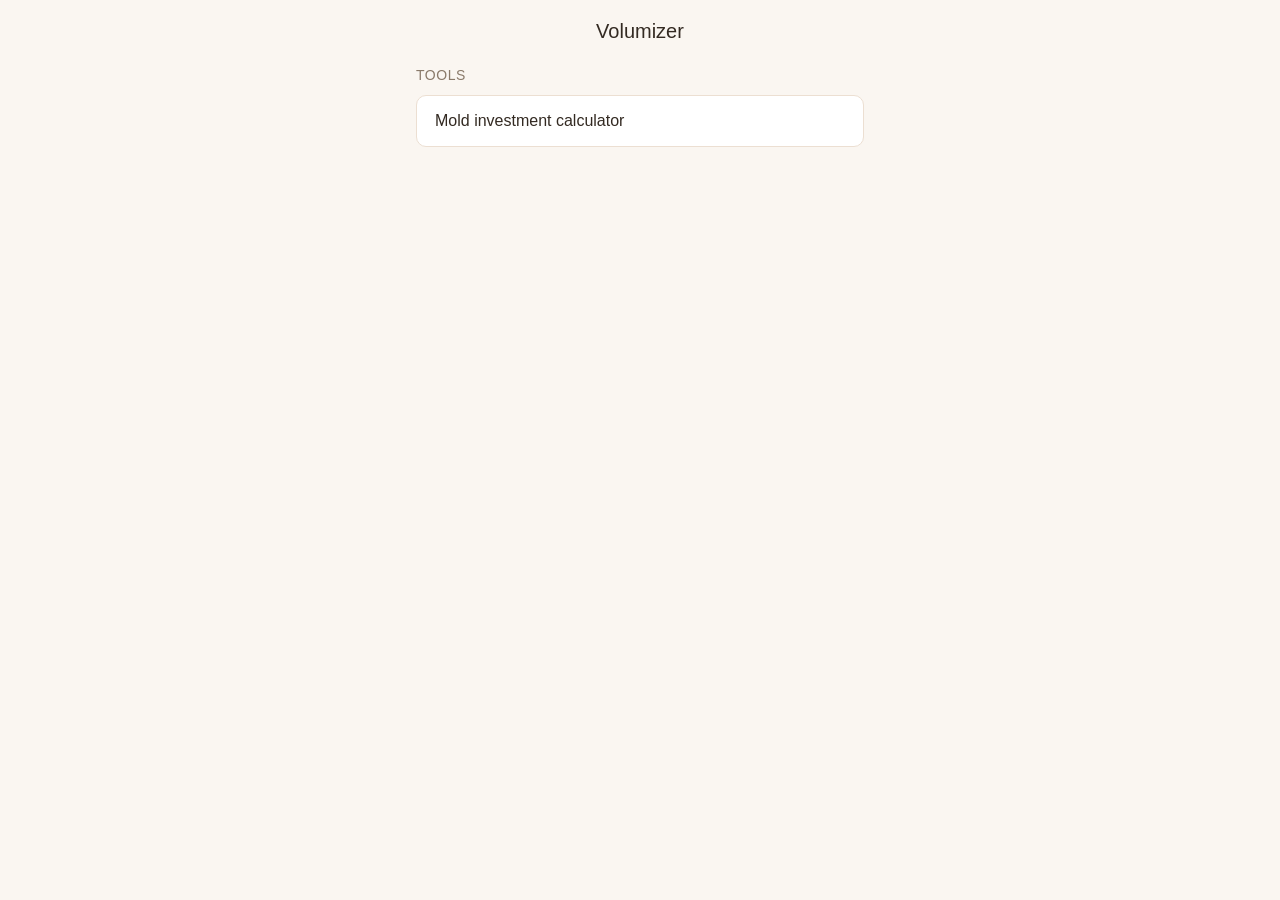
==== commit 0eb2227b: "seo" ====
--- a/index.html
+++ b/index.html
@@ -3,7 +3,15 @@
 <head>
 <meta charset="UTF-8">
 <meta name="viewport" content="width=device-width, initial-scale=1.0, maximum-scale=1.0, user-scalable=no">
-<title>Home</title>
+<title>Volumizer — Kiln Casting Tools for Glass Artists</title>
+<meta name="description" content="Free tools for kiln casting and glass casting artists. Calculate mold investment quantities — plaster, silica, and water — for glass casting molds.">
+<meta name="keywords" content="kiln casting, glass casting, mold investment, plaster silica calculator, casting molds, plaster calculator, silica plaster water">
+<meta property="og:type" content="website">
+<meta property="og:title" content="Volumizer — Kiln Casting Tools for Glass Artists">
+<meta property="og:description" content="Free tools for kiln casting and glass casting artists. Calculate mold investment quantities for glass casting molds.">
+<meta name="twitter:card" content="summary">
+<meta name="twitter:title" content="Volumizer — Kiln Casting Tools">
+<meta name="twitter:description" content="Free mold investment calculator for kiln casting and glass casting artists.">
 <link rel="stylesheet" href="theme.css">
 <style>
   .section {
@@ -48,7 +56,7 @@
 <body>
 <div class="container">
   <header>
-    <h1>Home</h1>
+    <h1>Volumizer</h1>
   </header>
 
   <div class="section">
--- a/theme.css
+++ b/theme.css
@@ -27,8 +27,36 @@
 }
 
 header {
+  position: relative;
   text-align: center;
   margin-bottom: 1.5rem;
+}
+
+html.high-contrast {
+  --bg: #0f1117;
+  --card: #282e46;
+  --border: #3d4468;
+  --text: #e8eaf4;
+  --text-secondary: #7880a0;
+  --accent: #f4791e;
+  --accent-light: rgba(244, 121, 30, 0.45);
+  --danger: #e55050;
+}
+
+html.high-contrast .btn-primary:disabled {
+  background: var(--border);
+  color: var(--text-secondary);
+  opacity: 1;
+}
+
+html.high-contrast .modal-overlay {
+  background: rgba(0, 0, 0, 0.7);
+}
+
+html.high-contrast .shape-btn {
+  background: #313a62;
+  border-color: #4a5480;
+  box-shadow: none;
 }
 
 header h1 {
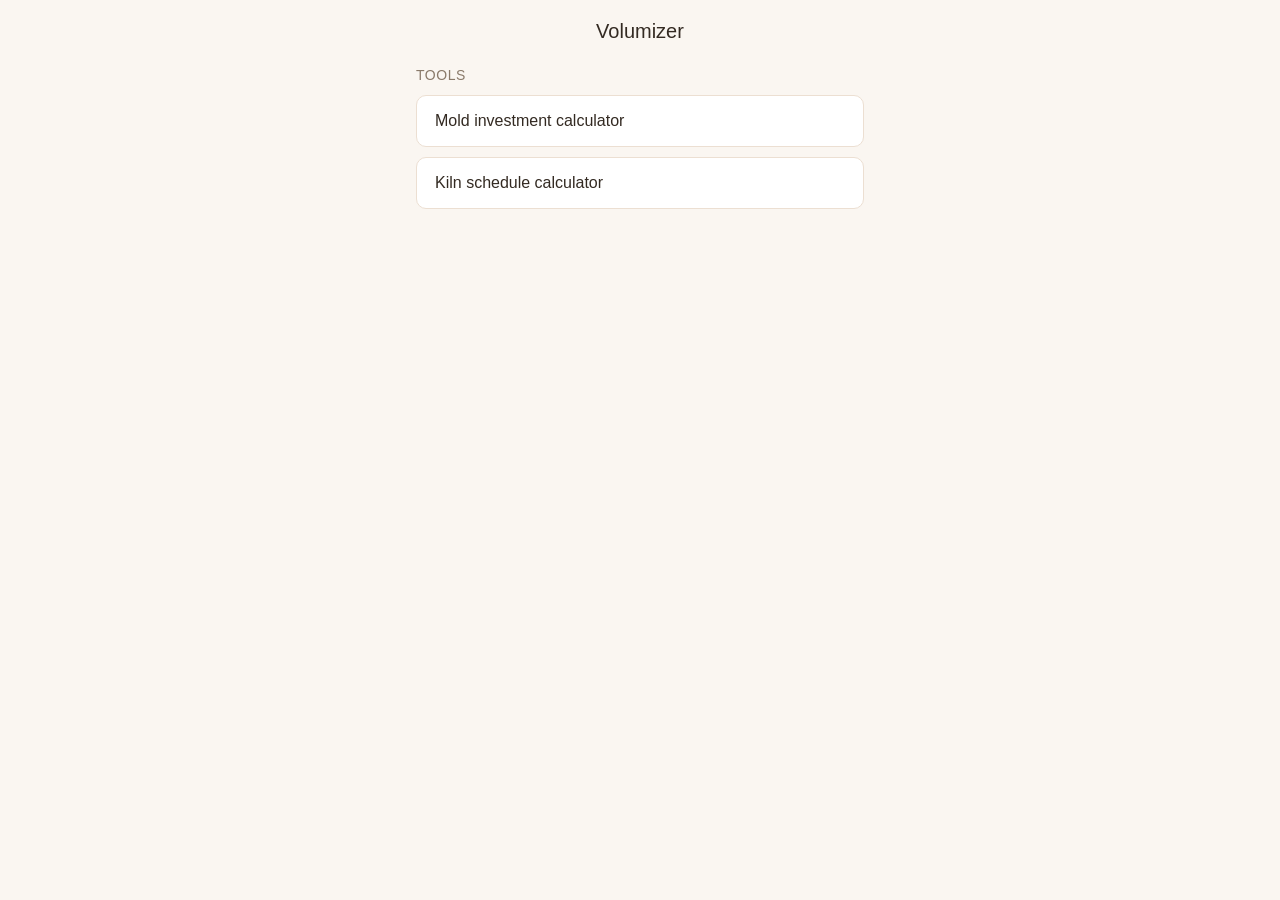
==== commit 6d1584d4: "feat: scaffold kiln schedule page and homepage link" ====
--- a/index.html
+++ b/index.html
@@ -63,6 +63,7 @@
     <h2>Tools</h2>
     <div class="link-list">
       <a class="link-card" href="/volume/index.html">Mold investment calculator</a>
+      <a class="link-card" href="/schedule/index.html">Kiln schedule calculator</a>
     </div>
   </div>
 </div>
